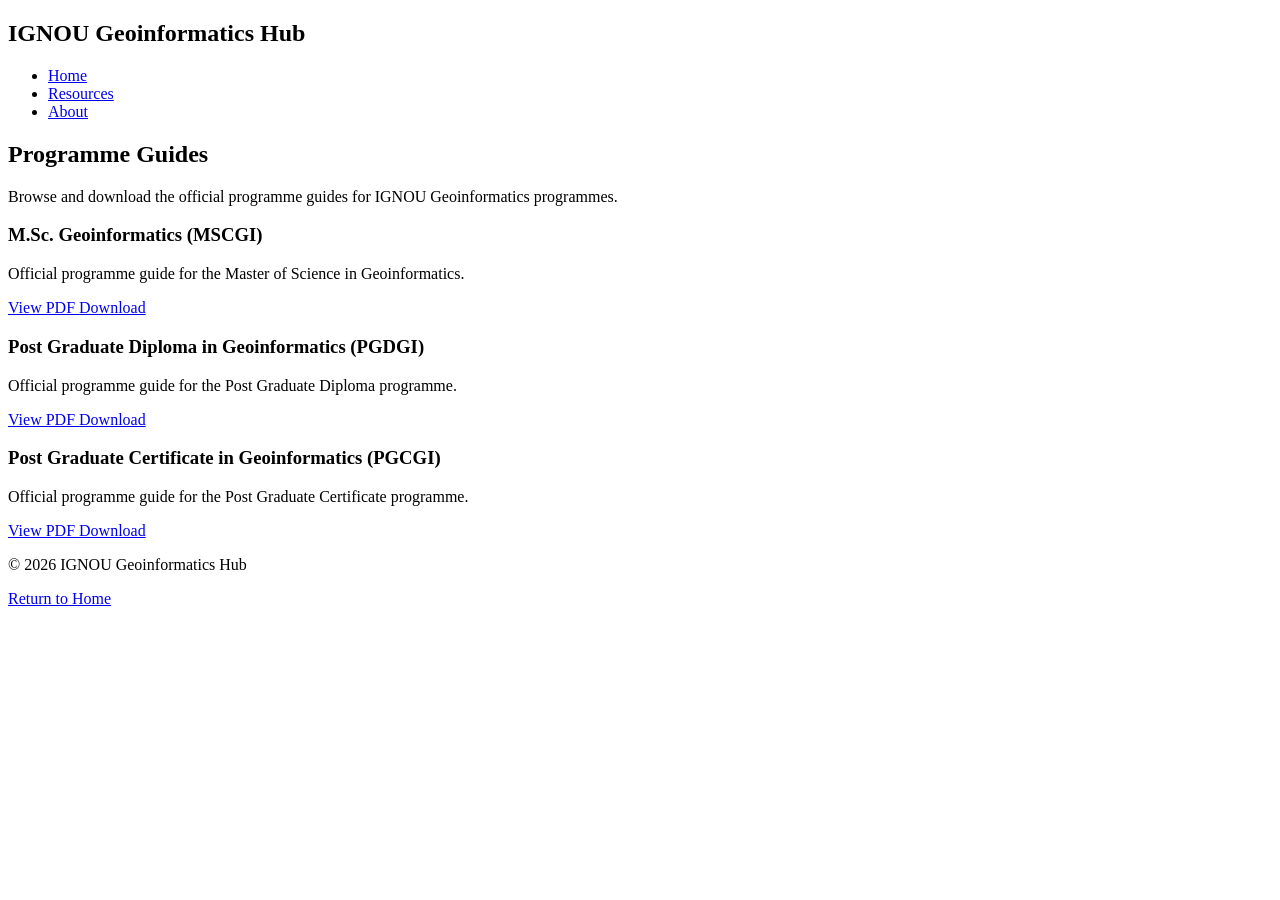
==== programme-guides.html @ 7b334de1 "Add files via upload" ====
<!DOCTYPE html>
<html lang="en">

<head>

    <meta charset="UTF-8">
    <meta name="viewport" content="width=device-width, initial-scale=1.0">

    <title>Programme Guides | IGNOU Geoinformatics Hub</title>

    <!-- Google Fonts -->
    <link rel="preconnect" href="https://fonts.googleapis.com">
    <link rel="preconnect" href="https://fonts.gstatic.com" crossorigin>

    <link href="https://fonts.googleapis.com/css2?family=Inter:wght@400;500;600&family=Poppins:wght@600;700&display=swap" rel="stylesheet">

    <link rel="stylesheet" href="style.css">

</head>

<body>

    <!-- ================= NAVIGATION ================= -->

    <header>

        <nav class="navbar">

            <h2 class="logo">IGNOU Geoinformatics Hub</h2>

            <ul class="nav-links">
                <li><a href="index.html">Home</a></li>
                <li><a href="index.html#resources">Resources</a></li>
                <li><a href="index.html#about">About</a></li>
            </ul>

        </nav>

    </header>

    <!-- ================= HERO ================= -->

    <section class="hero">

        <h1>Programme Guides</h1>

        <p>
            Browse and download the official programme guides
            for IGNOU Geoinformatics programmes.
        </p>

    </section>

    <!-- ================= PROGRAMME GUIDES ================= -->

    <section class="resources">

        <div class="card-container">

            <!-- MSCGI -->

            <div class="card">

                <h3>M.Sc. Geoinformatics (MSCGI)</h3>

                <p>
                    Official programme guide for the
                    Master of Science in Geoinformatics.
                </p>

                <div class="card-actions">

                    <a href="programme_guides/Programme%20Guide%20MSCGI.pdf"
                       target="_blank"
                       class="button">

                        View PDF

                    </a>

                    <a href="programme_guides/Programme%20Guide%20MSCGI.pdf"
                       download
                       class="button secondary">

                        Download

                    </a>

                </div>

            </div>

            <!-- PGDGI -->

            <div class="card">

                <h3>Post Graduate Diploma in Geoinformatics (PGDGI)</h3>

                <p>
                    Official programme guide for the
                    Post Graduate Diploma programme.
                </p>

                <div class="card-actions">

                    <a href="programme_guides/Programme-Guide-PGDGI.pdf"
                       target="_blank"
                       class="button">

                        View PDF

                    </a>

                    <a href="programme_guides/Programme-Guide-PGDGI.pdf"
                       download
                       class="button secondary">

                        Download

                    </a>

                </div>

            </div>

            <!-- PGCGI -->

            <div class="card">

                <h3>Post Graduate Certificate in Geoinformatics (PGCGI)</h3>

                <p>
                    Official programme guide for the
                    Post Graduate Certificate programme.
                </p>

                <div class="card-actions">

                    <a href="programme_guides/programme_guide_pgcgi.pdf"
                       target="_blank"
                       class="button">

                        View PDF

                    </a>

                    <a href="programme_guides/programme_guide_pgcgi.pdf"
                       download
                       class="button secondary">

                        Download

                    </a>

                </div>

            </div>

        </div>

    </section>

    <!-- ================= FOOTER ================= -->

    <footer>

        <p>© 2026 IGNOU Geoinformatics Hub</p>

        <p>
            <a href="index.html">Return to Home</a>
        </p>

    </footer>

</body>

</html>
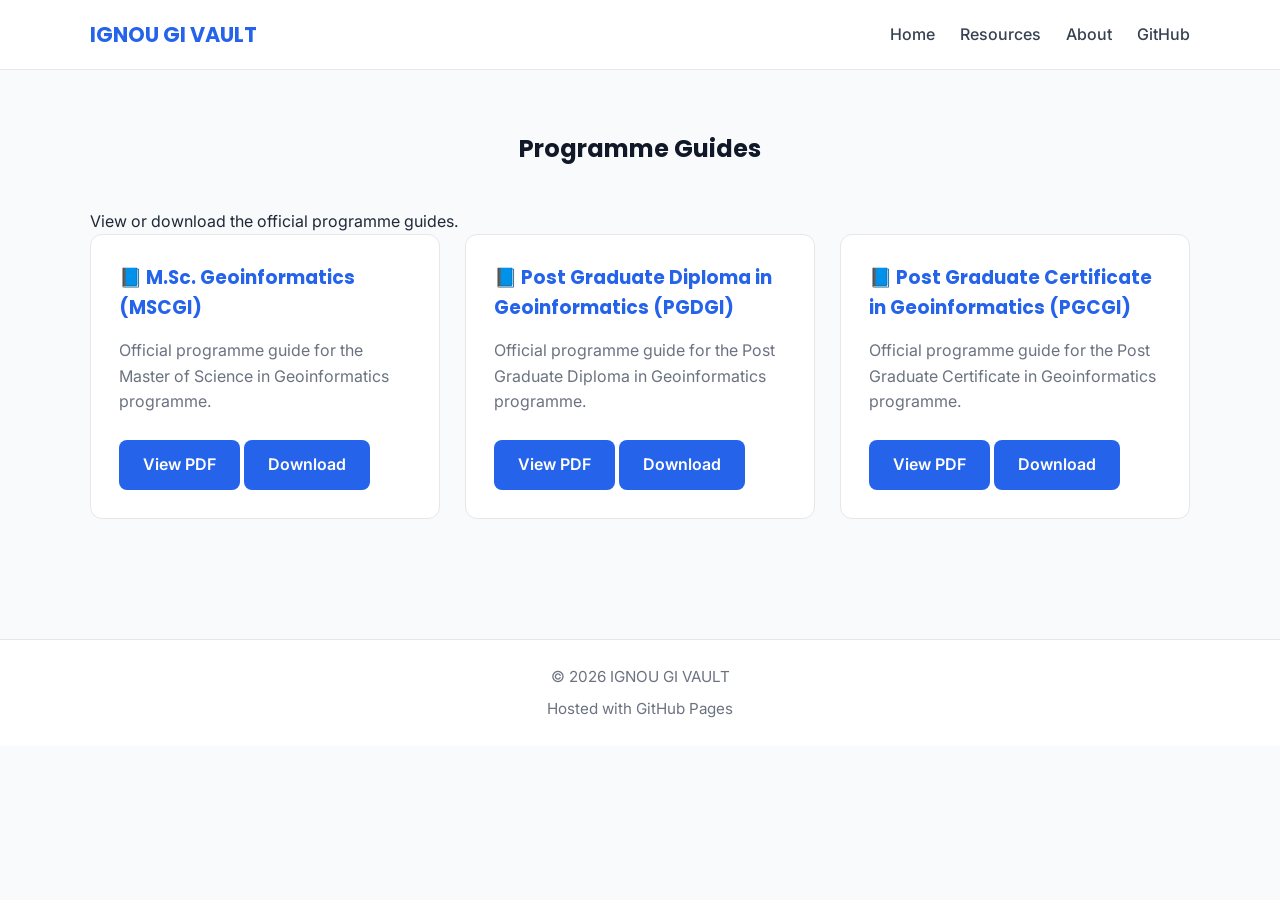
==== commit 7f868f07: "Revise branding and section descriptions in HTML Updated the title and branding from 'IGNOU Geoinfor" ====
--- a/programme-guides.html
+++ b/programme-guides.html
@@ -1,177 +1,11 @@
-<!DOCTYPE html>
-<html lang="en">
-
-<head>
-
-    <meta charset="UTF-8">
-    <meta name="viewport" content="width=device-width, initial-scale=1.0">
-
-    <title>Programme Guides | IGNOU Geoinformatics Hub</title>
-
-    <!-- Google Fonts -->
-    <link rel="preconnect" href="https://fonts.googleapis.com">
-    <link rel="preconnect" href="https://fonts.gstatic.com" crossorigin>
-
-    <link href="https://fonts.googleapis.com/css2?family=Inter:wght@400;500;600&family=Poppins:wght@600;700&display=swap" rel="stylesheet">
-
-    <link rel="stylesheet" href="style.css">
-
-</head>
-
-<body>
-
-    <!-- ================= NAVIGATION ================= -->
-
-    <header>
-
-        <nav class="navbar">
-
-            <h2 class="logo">IGNOU Geoinformatics Hub</h2>
-
-            <ul class="nav-links">
-                <li><a href="index.html">Home</a></li>
-                <li><a href="index.html#resources">Resources</a></li>
-                <li><a href="index.html#about">About</a></li>
-            </ul>
-
-        </nav>
-
-    </header>
-
-    <!-- ================= HERO ================= -->
-
-    <section class="hero">
-
-        <h1>Programme Guides</h1>
-
-        <p>
-            Browse and download the official programme guides
-            for IGNOU Geoinformatics programmes.
-        </p>
-
-    </section>
-
-    <!-- ================= PROGRAMME GUIDES ================= -->
-
-    <section class="resources">
-
-        <div class="card-container">
-
-            <!-- MSCGI -->
-
-            <div class="card">
-
-                <h3>M.Sc. Geoinformatics (MSCGI)</h3>
-
-                <p>
-                    Official programme guide for the
-                    Master of Science in Geoinformatics.
-                </p>
-
-                <div class="card-actions">
-
-                    <a href="programme_guides/Programme%20Guide%20MSCGI.pdf"
-                       target="_blank"
-                       class="button">
-
-                        View PDF
-
-                    </a>
-
-                    <a href="programme_guides/Programme%20Guide%20MSCGI.pdf"
-                       download
-                       class="button secondary">
-
-                        Download
-
-                    </a>
-
-                </div>
-
-            </div>
-
-            <!-- PGDGI -->
-
-            <div class="card">
-
-                <h3>Post Graduate Diploma in Geoinformatics (PGDGI)</h3>
-
-                <p>
-                    Official programme guide for the
-                    Post Graduate Diploma programme.
-                </p>
-
-                <div class="card-actions">
-
-                    <a href="programme_guides/Programme-Guide-PGDGI.pdf"
-                       target="_blank"
-                       class="button">
-
-                        View PDF
-
-                    </a>
-
-                    <a href="programme_guides/Programme-Guide-PGDGI.pdf"
-                       download
-                       class="button secondary">
-
-                        Download
-
-                    </a>
-
-                </div>
-
-            </div>
-
-            <!-- PGCGI -->
-
-            <div class="card">
-
-                <h3>Post Graduate Certificate in Geoinformatics (PGCGI)</h3>
-
-                <p>
-                    Official programme guide for the
-                    Post Graduate Certificate programme.
-                </p>
-
-                <div class="card-actions">
-
-                    <a href="programme_guides/programme_guide_pgcgi.pdf"
-                       target="_blank"
-                       class="button">
-
-                        View PDF
-
-                    </a>
-
-                    <a href="programme_guides/programme_guide_pgcgi.pdf"
-                       download
-                       class="button secondary">
-
-                        Download
-
-                    </a>
-
-                </div>
-
-            </div>
-
-        </div>
-
-    </section>
-
-    <!-- ================= FOOTER ================= -->
-
-    <footer>
-
-        <p>© 2026 IGNOU Geoinformatics Hub</p>
-
-        <p>
-            <a href="index.html">Return to Home</a>
-        </p>
-
-    </footer>
-
-</body>
-
-</html>+<!DOCTYPE html><html lang="en"><head><meta charset="UTF-8"><meta name="viewport" content="width=device-width, initial-scale=1.0"><title>Programme Guides | IGNOU GI VAULT</title><link rel="preconnect" href="https://fonts.googleapis.com"><link rel="preconnect" href="https://fonts.gstatic.com" crossorigin><link href="https://fonts.googleapis.com/css2?family=Inter:wght@400;500;600&family=Poppins:wght@600;700&display=swap" rel="stylesheet"><link rel="stylesheet" href="style.css"></head><body>
+<header><nav class="navbar"><h2 class="logo">IGNOU GI VAULT</h2><ul class="nav-links"><li><a href="index.html">Home</a></li><li><a href="index.html#resources">Resources</a></li><li><a href="index.html#about">About</a></li><li><a href="https://github.com/adarshgis/ignou_gi" target="_blank" rel="noopener noreferrer">GitHub</a></li></ul></nav></header>
+<section class="resources">
+<h2>Programme Guides</h2>
+<p class="section-description">View or download the official programme guides.</p>
+<div class="card-container">
+<div class="card"><h3>📘 M.Sc. Geoinformatics (MSCGI)</h3><p>Official programme guide for the Master of Science in Geoinformatics programme.</p><div class="card-actions"><a href="programme_guides/Programme%20Guide%20MSCGI.pdf" target="_blank" class="button">View PDF</a> <a href="programme_guides/Programme%20Guide%20MSCGI.pdf" download class="button secondary">Download</a></div></div>
+<div class="card"><h3>📘 Post Graduate Diploma in Geoinformatics (PGDGI)</h3><p>Official programme guide for the Post Graduate Diploma in Geoinformatics programme.</p><div class="card-actions"><a href="programme_guides/Programme-Guide-PGDGI.pdf" target="_blank" class="button">View PDF</a> <a href="programme_guides/Programme-Guide-PGDGI.pdf" download class="button secondary">Download</a></div></div>
+<div class="card"><h3>📘 Post Graduate Certificate in Geoinformatics (PGCGI)</h3><p>Official programme guide for the Post Graduate Certificate in Geoinformatics programme.</p><div class="card-actions"><a href="programme_guides/programme_guide_pgcgi.pdf" target="_blank" class="button">View PDF</a> <a href="programme_guides/programme_guide_pgcgi.pdf" download class="button secondary">Download</a></div></div>
+</div></section>
+<footer><p>© 2026 IGNOU GI VAULT</p><p>Hosted with GitHub Pages</p></footer></body></html>
--- a/style.css
+++ b/style.css
@@ -0,0 +1,252 @@
+/* ===================================
+   IGNOU Geoinformatics Hub
+   style.css
+=================================== */
+
+/* Google Fonts are imported in index.html */
+
+* {
+    margin: 0;
+    padding: 0;
+    box-sizing: border-box;
+}
+
+html {
+    scroll-behavior: smooth;
+}
+
+body {
+    font-family: "Inter", sans-serif;
+    background: #f8fafc;
+    color: #1f2937;
+    line-height: 1.6;
+}
+
+/* ==========================
+   Navigation
+========================== */
+
+header {
+    background: #ffffff;
+    border-bottom: 1px solid #e5e7eb;
+    position: sticky;
+    top: 0;
+    z-index: 100;
+}
+
+.navbar {
+    width: 90%;
+    max-width: 1100px;
+    margin: auto;
+    padding: 18px 0;
+
+    display: flex;
+    justify-content: space-between;
+    align-items: center;
+}
+
+.logo {
+    font-family: "Poppins", sans-serif;
+    font-size: 1.3rem;
+    color: #2563eb;
+}
+
+.nav-links {
+    display: flex;
+    list-style: none;
+    gap: 25px;
+}
+
+.nav-links a {
+    text-decoration: none;
+    color: #374151;
+    font-weight: 500;
+    transition: .25s;
+}
+
+.nav-links a:hover {
+    color: #2563eb;
+}
+
+/* ==========================
+   Hero
+========================== */
+
+.hero {
+    text-align: center;
+    padding: 80px 20px;
+}
+
+.hero h1 {
+    font-family: "Poppins", sans-serif;
+    font-size: 2.6rem;
+    margin-bottom: 15px;
+}
+
+.hero p {
+    max-width: 650px;
+    margin: auto;
+    color: #6b7280;
+    margin-bottom: 35px;
+    font-size: 1.05rem;
+}
+
+/* ==========================
+   Buttons
+========================== */
+
+.button {
+    display: inline-block;
+    background: #2563eb;
+    color: white;
+    text-decoration: none;
+    padding: 12px 24px;
+    border-radius: 8px;
+    font-weight: 600;
+    transition: .3s;
+}
+
+.button:hover {
+    background: #1d4ed8;
+}
+
+.button.disabled {
+    background: #9ca3af;
+    cursor: default;
+    pointer-events: none;
+}
+
+/* ==========================
+   Sections
+========================== */
+
+section {
+    width: 90%;
+    max-width: 1100px;
+    margin: auto;
+    padding: 60px 0;
+}
+
+section h2 {
+    text-align: center;
+    font-family: "Poppins", sans-serif;
+    margin-bottom: 40px;
+    color: #111827;
+}
+
+/* ==========================
+   Cards
+========================== */
+
+.card-container {
+    display: grid;
+    grid-template-columns: repeat(auto-fit, minmax(260px, 1fr));
+    gap: 25px;
+}
+
+.card {
+    background: white;
+    border: 1px solid #e5e7eb;
+    border-radius: 12px;
+    padding: 28px;
+    transition: .25s;
+}
+
+.card:hover {
+    transform: translateY(-5px);
+    box-shadow: 0 10px 25px rgba(0,0,0,.08);
+}
+
+.card h3 {
+    margin-bottom: 15px;
+    color: #2563eb;
+    font-family: "Poppins", sans-serif;
+}
+
+.card p {
+    color: #6b7280;
+    margin-bottom: 25px;
+    min-height: 70px;
+}
+
+/* ==========================
+   About
+========================== */
+
+.about p,
+.contribute p,
+.disclaimer p {
+    max-width: 850px;
+    margin: auto;
+    text-align: center;
+    color: #4b5563;
+}
+
+/* ==========================
+   Contribute
+========================== */
+
+.contribute {
+    text-align: center;
+}
+
+.contribute .button {
+    margin-top: 25px;
+}
+
+/* ==========================
+   Disclaimer
+========================== */
+
+.disclaimer {
+    border-top: 1px solid #e5e7eb;
+}
+
+/* ==========================
+   Footer
+========================== */
+
+footer {
+    margin-top: 60px;
+    background: #ffffff;
+    border-top: 1px solid #e5e7eb;
+    text-align: center;
+    padding: 25px 20px;
+    color: #6b7280;
+    font-size: .95rem;
+}
+
+footer p:first-child {
+    margin-bottom: 8px;
+}
+
+/* ==========================
+   Mobile
+========================== */
+
+@media (max-width: 768px) {
+
+    .navbar {
+        flex-direction: column;
+        gap: 15px;
+    }
+
+    .nav-links {
+        flex-wrap: wrap;
+        justify-content: center;
+        gap: 15px;
+    }
+
+    .hero {
+        padding: 60px 20px;
+    }
+
+    .hero h1 {
+        font-size: 2rem;
+    }
+
+    .card {
+        padding: 22px;
+    }
+
+}
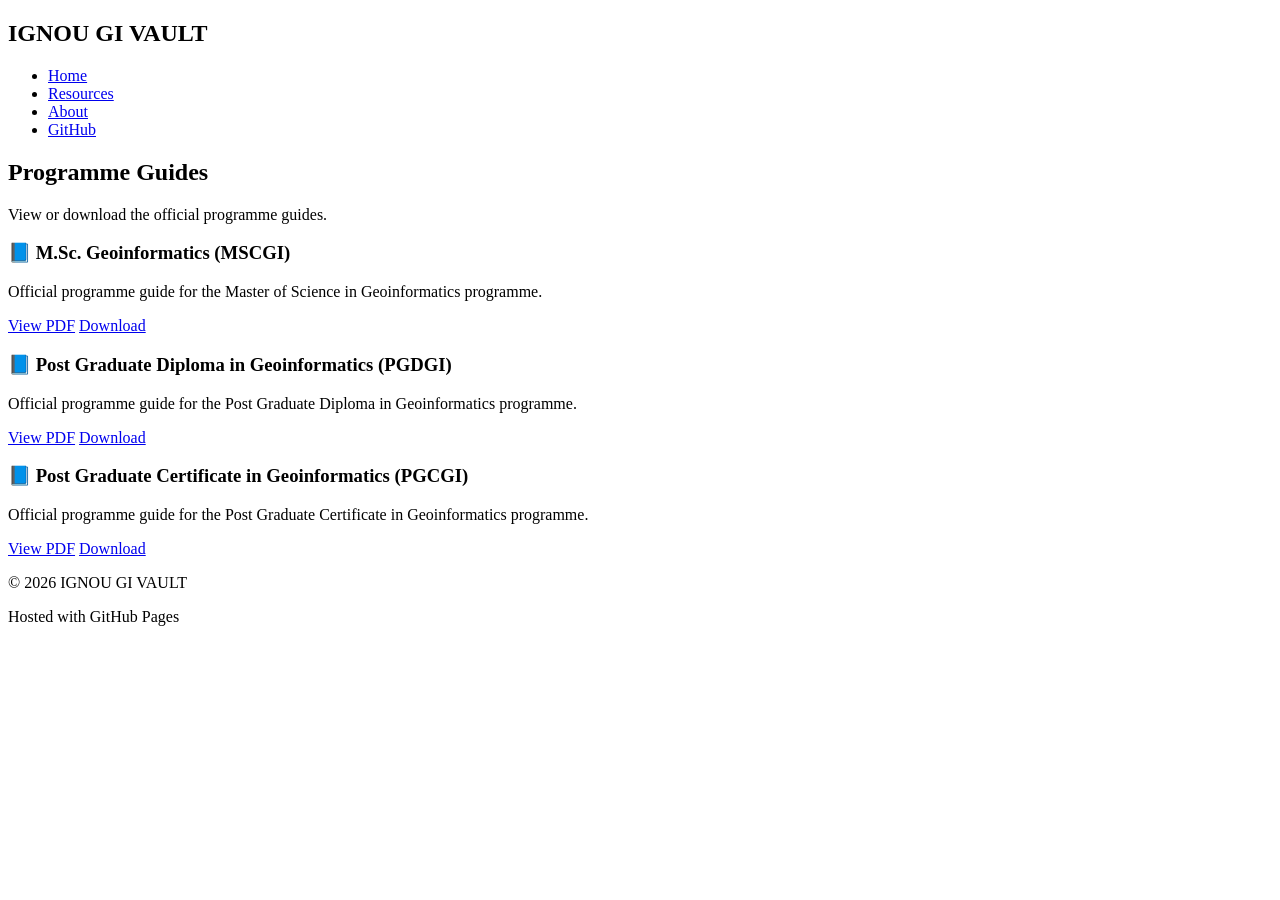
==== commit 9d21ba45: "Create programme-guides.html for official guides Added a new HTML page for programme guides with lin" ====
--- a/programme-guides.html
+++ b/programme-guides.html
@@ -1,11 +1,11 @@
-<!DOCTYPE html><html lang="en"><head><meta charset="UTF-8"><meta name="viewport" content="width=device-width, initial-scale=1.0"><title>Programme Guides | IGNOU GI VAULT</title><link rel="preconnect" href="https://fonts.googleapis.com"><link rel="preconnect" href="https://fonts.gstatic.com" crossorigin><link href="https://fonts.googleapis.com/css2?family=Inter:wght@400;500;600&family=Poppins:wght@600;700&display=swap" rel="stylesheet"><link rel="stylesheet" href="style.css"></head><body>
-<header><nav class="navbar"><h2 class="logo">IGNOU GI VAULT</h2><ul class="nav-links"><li><a href="index.html">Home</a></li><li><a href="index.html#resources">Resources</a></li><li><a href="index.html#about">About</a></li><li><a href="https://github.com/adarshgis/ignou_gi" target="_blank" rel="noopener noreferrer">GitHub</a></li></ul></nav></header>
-<section class="resources">
-<h2>Programme Guides</h2>
-<p class="section-description">View or download the official programme guides.</p>
-<div class="card-container">
-<div class="card"><h3>📘 M.Sc. Geoinformatics (MSCGI)</h3><p>Official programme guide for the Master of Science in Geoinformatics programme.</p><div class="card-actions"><a href="programme_guides/Programme%20Guide%20MSCGI.pdf" target="_blank" class="button">View PDF</a> <a href="programme_guides/Programme%20Guide%20MSCGI.pdf" download class="button secondary">Download</a></div></div>
-<div class="card"><h3>📘 Post Graduate Diploma in Geoinformatics (PGDGI)</h3><p>Official programme guide for the Post Graduate Diploma in Geoinformatics programme.</p><div class="card-actions"><a href="programme_guides/Programme-Guide-PGDGI.pdf" target="_blank" class="button">View PDF</a> <a href="programme_guides/Programme-Guide-PGDGI.pdf" download class="button secondary">Download</a></div></div>
-<div class="card"><h3>📘 Post Graduate Certificate in Geoinformatics (PGCGI)</h3><p>Official programme guide for the Post Graduate Certificate in Geoinformatics programme.</p><div class="card-actions"><a href="programme_guides/programme_guide_pgcgi.pdf" target="_blank" class="button">View PDF</a> <a href="programme_guides/programme_guide_pgcgi.pdf" download class="button secondary">Download</a></div></div>
-</div></section>
-<footer><p>© 2026 IGNOU GI VAULT</p><p>Hosted with GitHub Pages</p></footer></body></html>
+<!DOCTYPE html><html lang="en"><head><meta charset="UTF-8"><meta name="viewport" content="width=device-width, initial-scale=1.0"><title>Programme Guides | IGNOU GI VAULT</title><link rel="preconnect" href="https://fonts.googleapis.com"><link rel="preconnect" href="https://fonts.gstatic.com" crossorigin><link href="https://fonts.googleapis.com/css2?family=Inter:wght@400;500;600&family=Poppins:wght@600;700&display=swap" rel="stylesheet"><link rel="stylesheet" href="style.css"></head><body>
+<header><nav class="navbar"><h2 class="logo">IGNOU GI VAULT</h2><ul class="nav-links"><li><a href="index.html">Home</a></li><li><a href="index.html#resources">Resources</a></li><li><a href="index.html#about">About</a></li><li><a href="https://github.com/adarshgis/ignou_gi" target="_blank" rel="noopener noreferrer">GitHub</a></li></ul></nav></header>
+<section class="resources">
+<h2>Programme Guides</h2>
+<p class="section-description">View or download the official programme guides.</p>
+<div class="card-container">
+<div class="card"><h3>📘 M.Sc. Geoinformatics (MSCGI)</h3><p>Official programme guide for the Master of Science in Geoinformatics programme.</p><div class="card-actions"><a href="programme_guides/Programme%20Guide%20MSCGI.pdf" target="_blank" class="button">View PDF</a> <a href="programme_guides/Programme%20Guide%20MSCGI.pdf" download class="button secondary">Download</a></div></div>
+<div class="card"><h3>📘 Post Graduate Diploma in Geoinformatics (PGDGI)</h3><p>Official programme guide for the Post Graduate Diploma in Geoinformatics programme.</p><div class="card-actions"><a href="programme_guides/Programme-Guide-PGDGI.pdf" target="_blank" class="button">View PDF</a> <a href="programme_guides/Programme-Guide-PGDGI.pdf" download class="button secondary">Download</a></div></div>
+<div class="card"><h3>📘 Post Graduate Certificate in Geoinformatics (PGCGI)</h3><p>Official programme guide for the Post Graduate Certificate in Geoinformatics programme.</p><div class="card-actions"><a href="programme_guides/programme_guide_pgcgi.pdf" target="_blank" class="button">View PDF</a> <a href="programme_guides/programme_guide_pgcgi.pdf" download class="button secondary">Download</a></div></div>
+</div></section>
+<footer><p>© 2026 IGNOU GI VAULT</p><p>Hosted with GitHub Pages</p></footer></body></html>
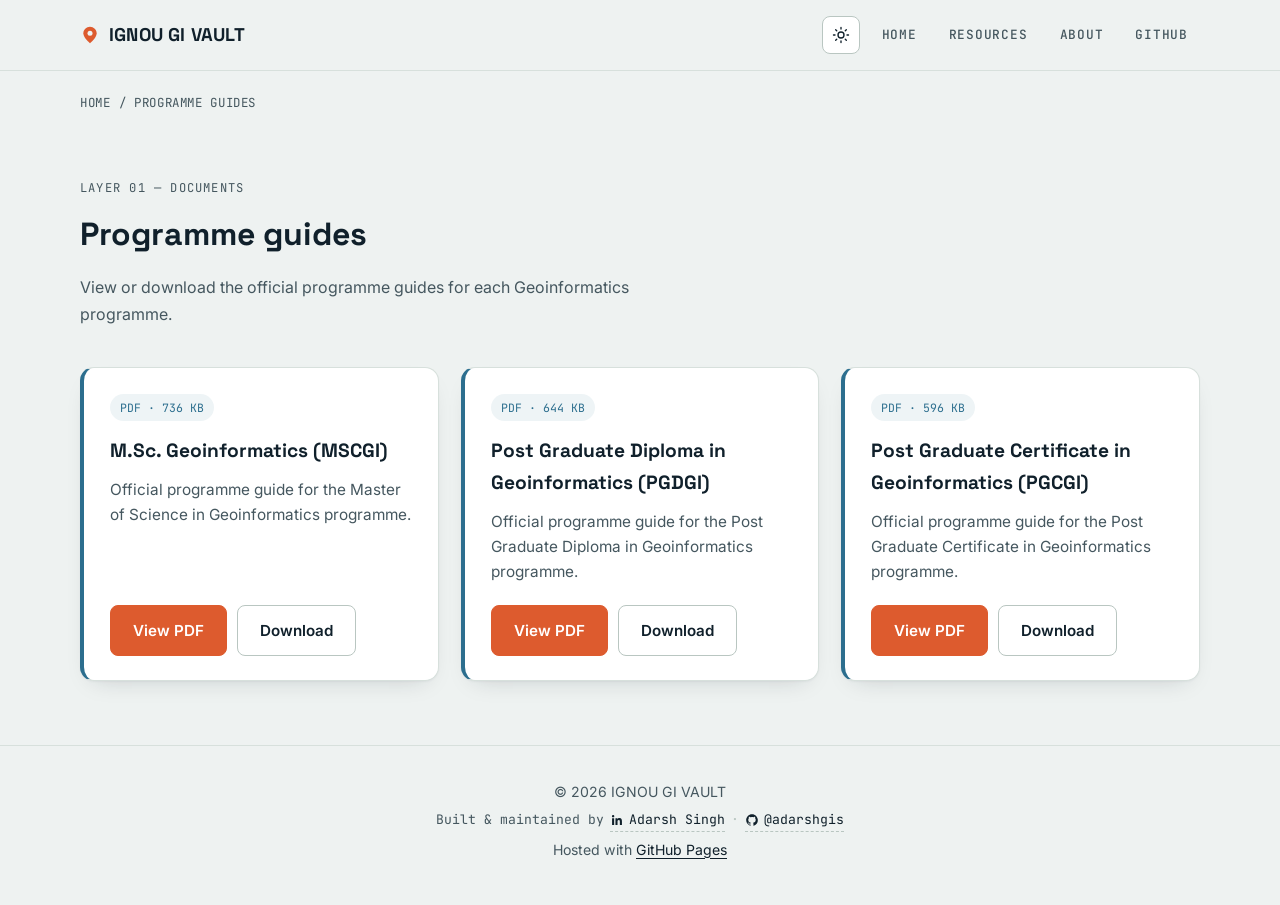
==== commit 20a506b5: "Add files via upload" ====
--- a/programme-guides.html
+++ b/programme-guides.html
@@ -1,11 +1,113 @@
-<!DOCTYPE html><html lang="en"><head><meta charset="UTF-8"><meta name="viewport" content="width=device-width, initial-scale=1.0"><title>Programme Guides | IGNOU GI VAULT</title><link rel="preconnect" href="https://fonts.googleapis.com"><link rel="preconnect" href="https://fonts.gstatic.com" crossorigin><link href="https://fonts.googleapis.com/css2?family=Inter:wght@400;500;600&family=Poppins:wght@600;700&display=swap" rel="stylesheet"><link rel="stylesheet" href="style.css"></head><body>
-<header><nav class="navbar"><h2 class="logo">IGNOU GI VAULT</h2><ul class="nav-links"><li><a href="index.html">Home</a></li><li><a href="index.html#resources">Resources</a></li><li><a href="index.html#about">About</a></li><li><a href="https://github.com/adarshgis/ignou_gi" target="_blank" rel="noopener noreferrer">GitHub</a></li></ul></nav></header>
+<!DOCTYPE html>
+<html lang="en">
+<head>
+<meta charset="UTF-8">
+<script>
+(function(){
+  try{
+    var stored = localStorage.getItem('gi-vault-theme');
+    var theme = stored || (window.matchMedia('(prefers-color-scheme: dark)').matches ? 'dark' : 'light');
+    document.documentElement.setAttribute('data-theme', theme);
+  }catch(e){}
+})();
+</script>
+<meta name="viewport" content="width=device-width, initial-scale=1.0">
+<title>Programme Guides | IGNOU GI VAULT</title>
+<meta name="description" content="Official IGNOU programme guides for MSCGI, PGDGI and PGCGI — view online or download the PDF.">
+<meta name="theme-color" content="#EEF2F1">
+<link rel="icon" href="data:image/svg+xml,%3Csvg xmlns='http://www.w3.org/2000/svg' viewBox='0 0 24 24'%3E%3Cpath fill='%23DD5B2E' d='M12 2C7.6 2 4 5.6 4 10c0 5.8 8 12 8 12s8-6.2 8-12c0-4.4-3.6-8-8-8zm0 11a3 3 0 1 1 0-6 3 3 0 0 1 0 6z'/%3E%3C/svg%3E">
+<link rel="preconnect" href="https://fonts.googleapis.com">
+<link rel="preconnect" href="https://fonts.gstatic.com" crossorigin>
+<link href="https://fonts.googleapis.com/css2?family=Space+Grotesk:wght@500;700&family=Inter:wght@400;500;600&family=JetBrains+Mono:wght@400;500&display=swap" rel="stylesheet">
+<link rel="stylesheet" href="style.css">
+</head>
+<body>
+<a class="skip-link" href="#main">Skip to content</a>
+
+<header>
+<nav class="navbar">
+<a href="index.html" class="logo">
+<svg class="pin" viewBox="0 0 24 24" fill="none" xmlns="http://www.w3.org/2000/svg">
+<path d="M12 2C7.6 2 4 5.6 4 10c0 5.8 8 12 8 12s8-6.2 8-12c0-4.4-3.6-8-8-8z" fill="#DD5B2E"/>
+<circle cx="12" cy="10" r="3" fill="#EEF2F1"/>
+</svg>
+IGNOU GI VAULT
+</a>
+<div class="nav-right">
+<button class="theme-toggle" aria-label="Toggle dark mode" aria-pressed="false">
+<svg class="icon-sun" viewBox="0 0 24 24" fill="none" stroke="currentColor" stroke-width="1.8" stroke-linecap="round"><circle cx="12" cy="12" r="4"/><path d="M12 2v2M12 20v2M4.9 4.9l1.4 1.4M17.7 17.7l1.4 1.4M2 12h2M20 12h2M4.9 19.1l1.4-1.4M17.7 6.3l1.4-1.4"/></svg>
+<svg class="icon-moon" viewBox="0 0 24 24" fill="none" stroke="currentColor" stroke-width="1.8" stroke-linecap="round" stroke-linejoin="round"><path d="M21 12.8A9 9 0 1 1 11.2 3 7 7 0 0 0 21 12.8z"/></svg>
+</button>
+<button class="nav-toggle" aria-label="Toggle menu" aria-expanded="false">
+<span></span>
+</button>
+<ul class="nav-links">
+<li><a href="index.html">Home</a></li>
+<li><a href="index.html#resources">Resources</a></li>
+<li><a href="index.html#about">About</a></li>
+<li><a href="https://github.com/adarshgis/ignou_gi" target="_blank" rel="noopener noreferrer">GitHub</a></li>
+</ul>
+</div>
+</nav>
+</header>
+
+<main id="main">
+<div class="wrap">
+<nav class="breadcrumb" aria-label="Breadcrumb">
+<a href="index.html">Home</a><span>/</span><span>Programme guides</span>
+</nav>
+</div>
+
 <section class="resources">
-<h2>Programme Guides</h2>
-<p class="section-description">View or download the official programme guides.</p>
+<span class="eyebrow">Layer 01 — Documents</span>
+<h2>Programme guides</h2>
+<p class="section-description">View or download the official programme guides for each Geoinformatics programme.</p>
+
 <div class="card-container">
-<div class="card"><h3>📘 M.Sc. Geoinformatics (MSCGI)</h3><p>Official programme guide for the Master of Science in Geoinformatics programme.</p><div class="card-actions"><a href="programme_guides/Programme%20Guide%20MSCGI.pdf" target="_blank" class="button">View PDF</a> <a href="programme_guides/Programme%20Guide%20MSCGI.pdf" download class="button secondary">Download</a></div></div>
-<div class="card"><h3>📘 Post Graduate Diploma in Geoinformatics (PGDGI)</h3><p>Official programme guide for the Post Graduate Diploma in Geoinformatics programme.</p><div class="card-actions"><a href="programme_guides/Programme-Guide-PGDGI.pdf" target="_blank" class="button">View PDF</a> <a href="programme_guides/Programme-Guide-PGDGI.pdf" download class="button secondary">Download</a></div></div>
-<div class="card"><h3>📘 Post Graduate Certificate in Geoinformatics (PGCGI)</h3><p>Official programme guide for the Post Graduate Certificate in Geoinformatics programme.</p><div class="card-actions"><a href="programme_guides/programme_guide_pgcgi.pdf" target="_blank" class="button">View PDF</a> <a href="programme_guides/programme_guide_pgcgi.pdf" download class="button secondary">Download</a></div></div>
-</div></section>
-<footer><p>© 2026 IGNOU GI VAULT</p><p>Hosted with GitHub Pages</p></footer></body></html>
+
+<div class="card guide-card" data-layer="guides">
+<span class="file-tag">PDF · 736 KB</span>
+<h3>M.Sc. Geoinformatics (MSCGI)</h3>
+<p>Official programme guide for the Master of Science in Geoinformatics programme.</p>
+<div class="card-actions">
+<a href="programme_guides/Programme%20Guide%20MSCGI.pdf" target="_blank" rel="noopener noreferrer" class="button">View PDF</a>
+<a href="programme_guides/Programme%20Guide%20MSCGI.pdf" download class="button secondary">Download</a>
+</div>
+</div>
+
+<div class="card guide-card" data-layer="guides">
+<span class="file-tag">PDF · 644 KB</span>
+<h3>Post Graduate Diploma in Geoinformatics (PGDGI)</h3>
+<p>Official programme guide for the Post Graduate Diploma in Geoinformatics programme.</p>
+<div class="card-actions">
+<a href="programme_guides/Programme-Guide-PGDGI.pdf" target="_blank" rel="noopener noreferrer" class="button">View PDF</a>
+<a href="programme_guides/Programme-Guide-PGDGI.pdf" download class="button secondary">Download</a>
+</div>
+</div>
+
+<div class="card guide-card" data-layer="guides">
+<span class="file-tag">PDF · 596 KB</span>
+<h3>Post Graduate Certificate in Geoinformatics (PGCGI)</h3>
+<p>Official programme guide for the Post Graduate Certificate in Geoinformatics programme.</p>
+<div class="card-actions">
+<a href="programme_guides/programme_guide_pgcgi.pdf" target="_blank" rel="noopener noreferrer" class="button">View PDF</a>
+<a href="programme_guides/programme_guide_pgcgi.pdf" download class="button secondary">Download</a>
+</div>
+</div>
+
+</div>
+</section>
+</main>
+
+<footer>
+<div class="wrap">
+<p>© 2026 IGNOU GI VAULT</p>
+<p class="footer-credit">Built &amp; maintained by <a href="https://www.linkedin.com/in/adarsh-singh-gis/" target="_blank" rel="noopener noreferrer"><svg viewBox="0 0 24 24" fill="currentColor" aria-hidden="true"><path d="M20.45 20.45h-3.55v-5.57c0-1.33-.02-3.03-1.85-3.03-1.85 0-2.14 1.45-2.14 2.94v5.66H9.36V9h3.41v1.56h.05c.47-.9 1.63-1.85 3.36-1.85 3.6 0 4.27 2.37 4.27 5.45v6.29zM5.34 7.43a2.06 2.06 0 1 1 0-4.12 2.06 2.06 0 0 1 0 4.12zM7.12 20.45H3.56V9h3.56v11.45z"/></svg>Adarsh Singh</a><span class="divider">·</span><a href="https://github.com/adarshgis" target="_blank" rel="noopener noreferrer"><svg viewBox="0 0 24 24" fill="currentColor" aria-hidden="true"><path d="M12 2C6.48 2 2 6.58 2 12.2c0 4.5 2.87 8.32 6.84 9.67.5.1.68-.22.68-.49 0-.24-.01-1.02-.01-1.85-2.78.61-3.37-1.19-3.37-1.19-.45-1.17-1.11-1.48-1.11-1.48-.91-.63.07-.62.07-.62 1 .07 1.53 1.04 1.53 1.04.89 1.55 2.34 1.11 2.91.85.09-.66.35-1.11.63-1.37-2.22-.25-4.56-1.13-4.56-5.03 0-1.11.39-2.02 1.03-2.73-.1-.26-.45-1.3.1-2.71 0 0 .84-.27 2.75 1.04a9.4 9.4 0 0 1 2.5-.34c.85 0 1.7.12 2.5.34 1.91-1.31 2.75-1.04 2.75-1.04.55 1.41.2 2.45.1 2.71.64.71 1.03 1.62 1.03 2.73 0 3.91-2.34 4.77-4.57 5.02.36.32.68.94.68 1.9 0 1.37-.01 2.47-.01 2.81 0 .27.18.6.69.49A10.02 10.02 0 0 0 22 12.2C22 6.58 17.52 2 12 2z"/></svg>@adarshgis</a></p>
+
+<p>Hosted with <a href="https://pages.github.com/" target="_blank" rel="noopener noreferrer">GitHub Pages</a></p>
+</div>
+</footer>
+
+<script src="app.js"></script>
+</body>
+</html>
--- a/style.css
+++ b/style.css
@@ -0,0 +1,709 @@
+/* ===================================================
+   IGNOU GI VAULT — design system
+   Concept: a field survey index — contour lines, grid
+   references and layer swatches, the vernacular of the
+   GIS software these students actually use.
+=================================================== */
+
+:root{
+  /* ---- palette ---- */
+  --ink:        #10202B;   /* primary text */
+  --ink-soft:   #45575F;   /* secondary text */
+  --paper:      #EEF2F1;   /* page background */
+  --paper-raised:#FFFFFF;  /* card background */
+  --line:       #D7E0DC;   /* hairline / borders */
+  --line-strong:#B9C6C1;
+
+  --accent:     #DD5B2E;   /* survey-flag orange — primary action */
+  --accent-ink: #FFFFFF;
+
+  --layer-guides:  #2C6E8E;  /* documents */
+  --layer-papers:  #96703E;  /* contour brown — exams */
+  --layer-sessions:#3E7A5C;  /* field green — media */
+
+  --radius-sm: 8px;
+  --radius-md: 14px;
+  --radius-lg: 20px;
+
+  --shadow-card: 0 1px 2px rgba(16,32,43,.04), 0 10px 24px -14px rgba(16,32,43,.22);
+  --shadow-card-hover: 0 1px 2px rgba(16,32,43,.05), 0 20px 36px -16px rgba(16,32,43,.28);
+
+  --font-display: "Space Grotesk", "Inter", sans-serif;
+  --font-body: "Inter", sans-serif;
+  --font-mono: "JetBrains Mono", ui-monospace, "SF Mono", Menlo, monospace;
+
+  --header-bg: rgba(238,242,241,.88);
+}
+
+/* ---- dark theme override ---- */
+[data-theme="dark"]{
+  --ink:        #EAF0EE;
+  --ink-soft:   #9FB0AA;
+  --paper:      #0E1714;
+  --paper-raised:#16211D;
+  --line:       #263230;
+  --line-strong:#38443F;
+
+  --accent:     #E97A4C;
+  --accent-ink: #10202B;
+
+  --layer-guides:  #5B9BC2;
+  --layer-papers:  #C79A5D;
+  --layer-sessions:#5FAE84;
+
+  --shadow-card: 0 1px 2px rgba(0,0,0,.3), 0 10px 24px -14px rgba(0,0,0,.5);
+  --shadow-card-hover: 0 1px 2px rgba(0,0,0,.35), 0 20px 36px -16px rgba(0,0,0,.55);
+
+  --header-bg: rgba(14,23,20,.88);
+}
+
+[data-theme="dark"] .hero-contours{ opacity:.35; }
+[data-theme="dark"] .video-card .thumb{ background:#000; }
+
+/* smooth theme transition, skipped for reduced-motion via the block below */
+body, header, .card, .term-chip, .button{
+  transition:background-color .2s ease, border-color .2s ease, color .2s ease;
+}
+
+*{ margin:0; padding:0; box-sizing:border-box; }
+
+html{ scroll-behavior:smooth; }
+
+body{
+  font-family:var(--font-body);
+  background:var(--paper);
+  color:var(--ink);
+  line-height:1.65;
+  min-height:100vh;
+  -webkit-font-smoothing:antialiased;
+}
+
+img{ max-width:100%; display:block; }
+
+a{ color:inherit; }
+
+.wrap{
+  width:92%;
+  max-width:1120px;
+  margin:0 auto;
+}
+
+/* ---- skip link ---- */
+.skip-link{
+  position:absolute;
+  left:-999px;
+  top:auto;
+  background:var(--ink);
+  color:#fff;
+  padding:12px 18px;
+  border-radius:var(--radius-sm);
+  z-index:1000;
+}
+.skip-link:focus{
+  left:16px;
+  top:16px;
+}
+
+:focus-visible{
+  outline:2.5px solid var(--accent);
+  outline-offset:3px;
+  border-radius:4px;
+}
+
+/* ===================== header ===================== */
+header{
+  position:sticky;
+  top:0;
+  z-index:100;
+  background:var(--header-bg);
+  backdrop-filter:blur(10px);
+  border-bottom:1px solid var(--line);
+}
+
+.navbar{
+  width:92%;
+  max-width:1120px;
+  margin:auto;
+  padding:16px 0;
+  display:flex;
+  justify-content:space-between;
+  align-items:center;
+  gap:16px;
+}
+
+.nav-right{
+  display:flex;
+  align-items:center;
+  gap:10px;
+}
+
+.logo{
+  display:flex;
+  align-items:center;
+  gap:9px;
+  font-family:var(--font-display);
+  font-weight:700;
+  font-size:1.15rem;
+  letter-spacing:.2px;
+  text-decoration:none;
+  color:var(--ink);
+}
+
+.logo .pin{
+  width:20px;
+  height:20px;
+  flex-shrink:0;
+}
+
+.theme-toggle{
+  display:flex;
+  align-items:center;
+  justify-content:center;
+  width:38px;
+  height:38px;
+  border-radius:var(--radius-sm);
+  border:1px solid var(--line-strong);
+  background:var(--paper-raised);
+  color:var(--ink);
+  cursor:pointer;
+  flex-shrink:0;
+}
+.theme-toggle:hover{ border-color:var(--ink-soft); }
+.theme-toggle svg{ width:18px; height:18px; }
+.theme-toggle .icon-moon{ display:none; }
+[data-theme="dark"] .theme-toggle .icon-sun{ display:none; }
+[data-theme="dark"] .theme-toggle .icon-moon{ display:block; }
+
+.nav-toggle{
+  display:none;
+  background:none;
+  border:1px solid var(--line-strong);
+  border-radius:var(--radius-sm);
+  width:42px;
+  height:42px;
+  cursor:pointer;
+  align-items:center;
+  justify-content:center;
+}
+.nav-toggle span,
+.nav-toggle span::before,
+.nav-toggle span::after{
+  content:"";
+  display:block;
+  width:20px;
+  height:2px;
+  background:var(--ink);
+  position:relative;
+  transition:.2s;
+}
+.nav-toggle span::before{ position:absolute; top:-6px; }
+.nav-toggle span::after{ position:absolute; top:6px; }
+
+.nav-links{
+  list-style:none;
+  display:flex;
+  gap:8px;
+  align-items:center;
+  font-family:var(--font-mono);
+  font-size:.8rem;
+  text-transform:uppercase;
+  letter-spacing:.06em;
+}
+
+.nav-links a{
+  text-decoration:none;
+  color:var(--ink-soft);
+  font-weight:500;
+  padding:8px 12px;
+  border-radius:var(--radius-sm);
+  transition:.2s;
+}
+
+.nav-links a:hover{
+  color:var(--ink);
+  background:rgba(16,32,43,.06);
+}
+
+.nav-links a.active{
+  color:var(--ink);
+  background:var(--paper-raised);
+  border:1px solid var(--line);
+}
+
+/* legend strip: quick category nav, doubles as a map legend */
+.legend-strip{
+  border-bottom:1px solid var(--line);
+  background:var(--paper-raised);
+}
+.legend-strip ul{
+  list-style:none;
+  display:flex;
+  gap:0;
+  overflow-x:auto;
+}
+.legend-strip a{
+  display:flex;
+  align-items:center;
+  gap:8px;
+  padding:10px 18px;
+  text-decoration:none;
+  font-family:var(--font-mono);
+  font-size:.74rem;
+  letter-spacing:.05em;
+  text-transform:uppercase;
+  color:var(--ink-soft);
+  white-space:nowrap;
+  border-right:1px solid var(--line);
+  transition:.2s;
+}
+.legend-strip a:hover{ color:var(--ink); background:var(--paper); }
+.legend-strip .swatch{
+  width:9px; height:9px; border-radius:2px; flex-shrink:0;
+}
+
+/* ===================== hero ===================== */
+.hero{
+  position:relative;
+  overflow:hidden;
+  padding:76px 0 64px;
+  border-bottom:1px solid var(--line);
+}
+
+.hero-contours{
+  position:absolute;
+  inset:0;
+  width:100%;
+  height:100%;
+  z-index:0;
+  opacity:.55;
+}
+
+.hero-inner{
+  position:relative;
+  z-index:1;
+  width:92%;
+  max-width:1120px;
+  margin:auto;
+}
+
+.coord-badge{
+  display:inline-flex;
+  align-items:center;
+  gap:8px;
+  font-family:var(--font-mono);
+  font-size:.72rem;
+  letter-spacing:.06em;
+  color:var(--ink-soft);
+  background:var(--paper-raised);
+  border:1px solid var(--line);
+  padding:6px 12px;
+  border-radius:999px;
+  margin-bottom:22px;
+}
+.coord-badge .dot{
+  width:6px; height:6px; border-radius:50%;
+  background:var(--accent);
+}
+
+.hero h1{
+  font-family:var(--font-display);
+  font-weight:700;
+  font-size:clamp(2.1rem, 4.6vw, 3.4rem);
+  line-height:1.12;
+  max-width:820px;
+  color:var(--ink);
+  margin-bottom:20px;
+  letter-spacing:-.01em;
+}
+
+.hero p{
+  max-width:620px;
+  color:var(--ink-soft);
+  font-size:1.08rem;
+  margin-bottom:34px;
+}
+
+/* ===================== buttons ===================== */
+.button{
+  display:inline-flex;
+  align-items:center;
+  gap:8px;
+  padding:12px 22px;
+  border-radius:var(--radius-sm);
+  background:var(--accent);
+  color:var(--accent-ink);
+  text-decoration:none;
+  font-weight:600;
+  font-size:.95rem;
+  border:1px solid var(--accent);
+  transition:.18s ease;
+  cursor:pointer;
+}
+
+.button:hover{
+  transform:translateY(-2px);
+  box-shadow:0 10px 22px -8px rgba(221,91,46,.5);
+}
+
+.button.secondary{
+  background:transparent;
+  border:1px solid var(--line-strong);
+  color:var(--ink);
+}
+.button.secondary:hover{
+  background:var(--paper-raised);
+  box-shadow:none;
+  border-color:var(--ink-soft);
+}
+
+.button.disabled{
+  background:var(--line);
+  border-color:var(--line);
+  color:var(--ink-soft);
+  pointer-events:none;
+}
+
+/* ===================== sections ===================== */
+section{
+  width:92%;
+  max-width:1120px;
+  margin:auto;
+  padding:64px 0;
+}
+
+.eyebrow{
+  display:block;
+  font-family:var(--font-mono);
+  font-size:.76rem;
+  letter-spacing:.1em;
+  text-transform:uppercase;
+  color:var(--ink-soft);
+  margin-bottom:10px;
+}
+
+section h2{
+  font-family:var(--font-display);
+  font-size:clamp(1.5rem, 2.6vw, 2rem);
+  color:var(--ink);
+  margin-bottom:14px;
+}
+
+.section-description{
+  max-width:640px;
+  color:var(--ink-soft);
+  margin-bottom:40px;
+}
+
+.section-head{
+  display:flex;
+  justify-content:space-between;
+  align-items:flex-end;
+  gap:24px;
+  flex-wrap:wrap;
+  margin-bottom:36px;
+}
+.section-head .section-description{ margin-bottom:0; }
+
+/* ===================== layer cards (resource grid) ===================== */
+.card-container{
+  display:grid;
+  grid-template-columns:repeat(auto-fit, minmax(280px,1fr));
+  gap:22px;
+}
+
+.card{
+  position:relative;
+  display:flex;
+  flex-direction:column;
+  background:var(--paper-raised);
+  border:1px solid var(--line);
+  border-left:4px solid var(--layer-guides);
+  border-radius:var(--radius-md);
+  padding:26px 26px 24px;
+  box-shadow:var(--shadow-card);
+  transition:.25s ease;
+}
+
+.card:hover{
+  transform:translateY(-4px);
+  box-shadow:var(--shadow-card-hover);
+}
+
+.card[data-layer="papers"]{ border-left-color:var(--layer-papers); }
+.card[data-layer="sessions"]{ border-left-color:var(--layer-sessions); }
+
+.card-label{
+  font-family:var(--font-mono);
+  font-size:.7rem;
+  letter-spacing:.08em;
+  text-transform:uppercase;
+  color:var(--ink-soft);
+  margin-bottom:10px;
+}
+
+.card h3{
+  font-family:var(--font-display);
+  font-size:1.2rem;
+  margin-bottom:10px;
+  color:var(--ink);
+}
+
+.card p{
+  color:var(--ink-soft);
+  margin-bottom:20px;
+  flex:1;
+  font-size:.96rem;
+}
+
+.card-meta{
+  font-family:var(--font-mono);
+  font-size:.74rem;
+  color:var(--ink-soft);
+  margin-bottom:16px;
+  display:flex;
+  gap:14px;
+  flex-wrap:wrap;
+}
+
+.card-actions{
+  display:flex;
+  gap:10px;
+  flex-wrap:wrap;
+}
+
+/* ===================== about / contribute / disclaimer ===================== */
+.about, .contribute, .disclaimer{
+  border-top:1px solid var(--line);
+}
+
+.about p, .contribute p, .disclaimer p{
+  max-width:760px;
+  color:var(--ink-soft);
+}
+
+.contribute{
+  display:flex;
+  flex-wrap:wrap;
+  align-items:center;
+  justify-content:space-between;
+  gap:24px;
+}
+.contribute .copy{ max-width:560px; }
+.contribute h2{ margin-bottom:8px; }
+
+.disclaimer p{ font-size:.92rem; }
+
+/* ===================== footer ===================== */
+footer{
+  border-top:1px solid var(--line);
+  padding:34px 0 44px;
+  text-align:center;
+  color:var(--ink-soft);
+  font-size:.88rem;
+}
+footer .wrap{ display:flex; flex-direction:column; gap:6px; align-items:center; }
+footer a{ color:var(--ink); text-decoration:underline; text-underline-offset:3px; }
+
+.footer-credit{
+  display:flex;
+  flex-wrap:wrap;
+  justify-content:center;
+  align-items:center;
+  gap:6px;
+  font-family:var(--font-mono);
+  font-size:.82rem;
+}
+.footer-credit .divider{ color:var(--line-strong); }
+.footer-credit a{
+  display:inline-flex;
+  align-items:center;
+  gap:5px;
+  text-decoration:none;
+  border-bottom:1px dashed var(--line-strong);
+}
+
+.footer-credit a svg{
+  width:14px;
+  height:14px;
+  flex-shrink:0;
+}
+.footer-credit a:hover{ border-color:var(--accent); color:var(--accent); }
+
+.support-btn{
+  display:inline-flex;
+  align-items:center;
+  gap:6px;
+  margin-top:6px;
+  padding:8px 16px;
+  border-radius:999px;
+  border:1px solid var(--line-strong);
+  background:var(--paper-raised);
+  text-decoration:none;
+  font-family:var(--font-mono);
+  font-size:.78rem;
+  color:var(--ink);
+}
+.support-btn:hover{ border-color:var(--accent); color:var(--accent); }
+
+/* ===================== breadcrumb ===================== */
+.breadcrumb{
+  font-family:var(--font-mono);
+  font-size:.78rem;
+  color:var(--ink-soft);
+  text-transform:uppercase;
+  letter-spacing:.05em;
+  padding-top:22px;
+  display:flex;
+  gap:8px;
+  align-items:center;
+}
+.breadcrumb a{ text-decoration:none; color:var(--ink-soft); }
+.breadcrumb a:hover{ color:var(--ink); text-decoration:underline; }
+
+/* ===================== filter bar (PYQ page) ===================== */
+.filter-bar{
+  display:flex;
+  gap:12px;
+  flex-wrap:wrap;
+  align-items:center;
+  margin-bottom:34px;
+}
+
+.filter-bar input[type="search"]{
+  flex:1;
+  min-width:220px;
+  padding:12px 16px;
+  border-radius:var(--radius-sm);
+  border:1px solid var(--line-strong);
+  background:var(--paper-raised);
+  font-family:var(--font-body);
+  font-size:.95rem;
+  color:var(--ink);
+}
+.filter-bar input[type="search"]:focus{
+  border-color:var(--accent);
+}
+
+.filter-count{
+  font-family:var(--font-mono);
+  font-size:.78rem;
+  color:var(--ink-soft);
+  white-space:nowrap;
+}
+
+.no-results{
+  display:none;
+  color:var(--ink-soft);
+  font-family:var(--font-mono);
+  font-size:.9rem;
+  padding:30px 0;
+}
+
+/* term chip grid inside a paper card */
+.term-grid{
+  display:grid;
+  grid-template-columns:repeat(auto-fill, minmax(130px,1fr));
+  gap:8px;
+}
+.term-chip{
+  display:flex;
+  align-items:center;
+  justify-content:space-between;
+  gap:8px;
+  padding:9px 12px;
+  border:1px solid var(--line);
+  border-radius:var(--radius-sm);
+  text-decoration:none;
+  font-family:var(--font-mono);
+  font-size:.78rem;
+  color:var(--ink);
+  background:var(--paper);
+  transition:.18s;
+}
+.term-chip:hover{
+  border-color:var(--layer-papers);
+  background:var(--paper-raised);
+  transform:translateY(-2px);
+}
+.term-chip svg{ width:12px; height:12px; flex-shrink:0; opacity:.6; }
+
+/* ===================== video card (sessions page) ===================== */
+.video-card .thumb{
+  position:relative;
+  border-radius:var(--radius-sm);
+  overflow:hidden;
+  margin-bottom:18px;
+  aspect-ratio:16/9;
+  background:var(--ink);
+}
+.video-card .thumb img{
+  width:100%; height:100%; object-fit:cover;
+  transition:.3s;
+}
+.video-card:hover .thumb img{ transform:scale(1.04); }
+.video-card .thumb::after{
+  content:"";
+  position:absolute; inset:0;
+  background:linear-gradient(180deg, rgba(16,32,43,0) 40%, rgba(16,32,43,.55) 100%);
+}
+.play-badge{
+  position:absolute;
+  bottom:10px; left:10px;
+  display:flex; align-items:center; gap:6px;
+  background:rgba(255,255,255,.92);
+  color:var(--ink);
+  font-family:var(--font-mono);
+  font-size:.72rem;
+  padding:5px 10px;
+  border-radius:999px;
+  z-index:1;
+}
+
+/* ===================== programme guide card ===================== */
+.guide-card .file-tag{
+  display:inline-flex;
+  align-items:center;
+  gap:6px;
+  font-family:var(--font-mono);
+  font-size:.72rem;
+  color:var(--layer-guides);
+  background:rgba(44,110,142,.08);
+  padding:4px 10px;
+  border-radius:999px;
+  margin-bottom:14px;
+  width:fit-content;
+}
+
+/* ===================== responsive ===================== */
+@media(max-width:820px){
+  .nav-toggle{ display:flex; }
+  .nav-links{
+    position:absolute;
+    top:100%;
+    left:0;
+    right:0;
+    flex-direction:column;
+    align-items:stretch;
+    background:var(--paper-raised);
+    border-bottom:1px solid var(--line);
+    padding:10px 5%;
+    gap:4px;
+    display:none;
+  }
+  .nav-links.open{ display:flex; }
+  .nav-links a{ padding:12px; }
+
+  .hero{ padding:56px 0 48px; }
+  .contribute{ flex-direction:column; align-items:flex-start; }
+  .contribute .button{ width:100%; text-align:center; justify-content:center; }
+}
+
+@media(max-width:520px){
+  .card-actions{ flex-direction:column; }
+  .card-actions .button{ width:100%; justify-content:center; }
+  section{ padding:48px 0; }
+}
+
+@media(prefers-reduced-motion: reduce){
+  *{ transition:none !important; animation:none !important; scroll-behavior:auto !important; }
+}
